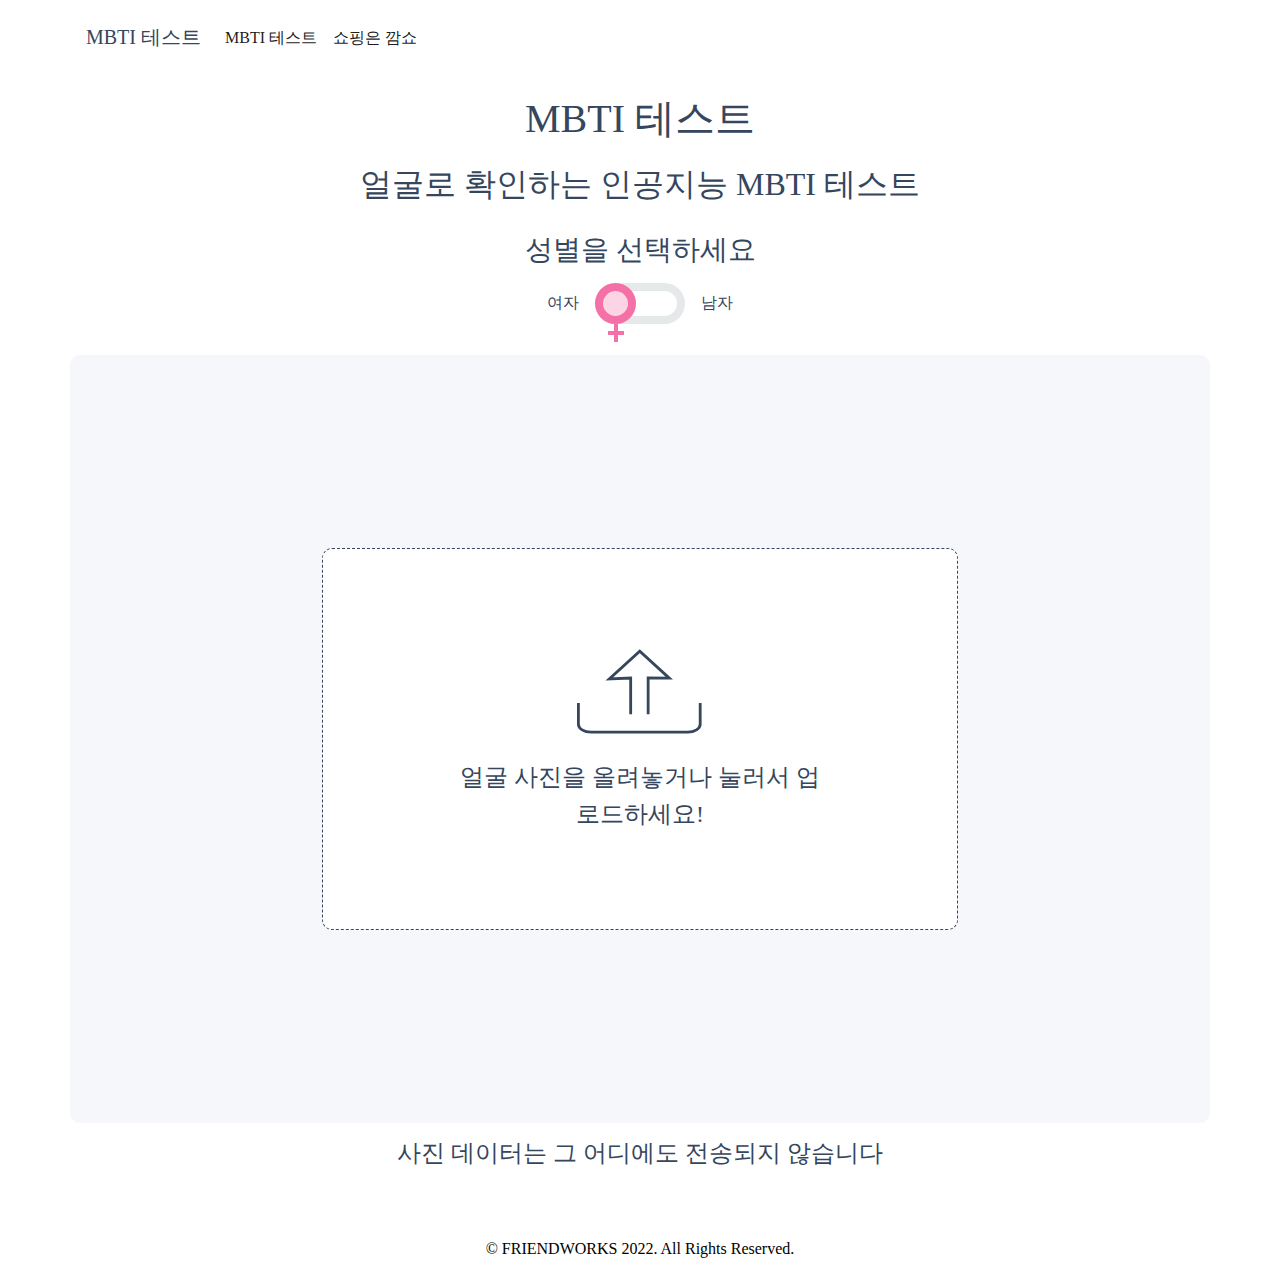
==== index.html @ 1b878655 "adsense1" ====
<!DOCTYPE html>
<html lang="value">
    <head>
        <meta charset="UTF-8" />
        <meta name="viewport" content="width=device-width, initial-scale=1, shrink-to-fit=no" />
        <meta http-equiv="X-UA-Compatible" content="ie=edge" />
        <meta name="naver-site-verification" content="3c3d0d8138c15d70fa517e655091ccc6818fdd9f" />
        <link href="https://fonts.googleapis.com/css?family=Jua&display=swap" rel="stylesheet" />
        <link
            rel="stylesheet"
            href="https://stackpath.bootstrapcdn.com/bootstrap/4.4.1/css/bootstrap.min.css"
            integrity="sha384-Vkoo8x4CGsO3+Hhxv8T/Q5PaXtkKtu6ug5TOeNV6gBiFeWPGFN9MuhOf23Q9Ifjh"
            crossorigin="anonymous"
        />
        <title>MBTI 테스트 : 얼굴로 확인하는 MBTI 테스트</title>

        <link rel="alternate" hreflang="ko" href="https://mbtionface.netlify.app/ko/index.html" />
        <link rel="alternate" hreflang="en" href="https://mbtionface.netlify.app/en/index.html" />
        <link rel="alternate" hreflang="es" href="https://mbtionface.netlify.app/es/index.html" />
        <link rel="alternate" hreflang="ja" href="https://mbtionface.netlify.app/ja/index.html" />
        <link rel="alternate" hreflang="zh" href="https://mbtionface.netlify.app/zh/index.html" />
        <link rel="alternate" hreflang="vi" href="https://mbtionface.netlify.app/vi/index.html" />
        <link rel="alternate" hreflang="id" href="https://mbtionface.netlify.app/id/index.html" />
        <link rel="alternate" hreflang="it" href="https://mbtionface.netlify.app/it/index.html" />
        <link rel="alternate" hreflang="th" href="https://mbtionface.netlify.app/th/index.html" />
        <link rel="alternate" hreflang="x-default" href="https://mbtionface.netlify.app/" />

        <meta name="title" content="MBTI 테스트" />
        <meta
            name="subject"
            content="얼굴로 확인하는 인공지능 MBTI 테스트, 간편하게 나의 MBTI를 찾아보세요!"
        />
        <meta
            name="description"
            content="얼굴로 확인하는 MBTI 테스트! 1,000명의 연예인 사진 데이터로 학습한 인공지능이 얼굴특징으로 여러분의 MBTI성향을 분석해드립니다."
        />
        <meta
            name="keywords"
            content="MBTI 테스트, MBTI테스트, MBTI, 생김새테스트, MBTI검사, 엠비티아이검사, MBTI성격테스트, MBIT유형, 오늘의운세, 띠별운세, 별자리운세, 오늘운세, MBTI궁합, 관상 MBIT,ㄴ MBTI 얼굴상 테스트, 심리테스트, 정확한심리테스트, mbti 얼굴상 테스트, 얼굴로 찾는 MBTI, 인공지능 MBTI 테스트, 박은빈MBTI, 강태오MBTI, 마동석MBTI, BTS MBTI, 얼굴상, 얼굴상 테스트, 나의 MBTI, MBTI 찾기, 얼굴로 보는 MBTI, 얼굴 MBTI, faceMBTI, MBTIface, face MBTI, MBTI face, ISTJ, ISTP, ESTP, ESTJ, ISFJ, ISFP, ESFP, ESFJ, INFJ, INFP, ENFP, ENFJ, INTJ, INTP, ENTP, ENTJ, 연예인MBTI, 연예인 MBTI, MBTI 연예인, ISTJ특징, ISTP특징, ESTP특징, ESTJ특징, ISFJ특징, ISFP특징, ESFP특징, ESFJ특징, INFJ특징, INFP특징, ENFP특징, ENFJ특징, INTJ특징, INTP특징, ENTP특징, ENTJ특징"
        />
        <meta name="author" content="charles" />
        <link rel="stylesheet" href="style.css" />
        <link rel="canonical" href="https://mbtionface.netlify.app" />
        <meta property="og:url" content="https://mbtionface.netlify.appe" />
        <meta property="og:type" content="website" />
        <meta property="og:title" content="MBTI 테스트" />
        <meta
            property="og:description"
            content="얼굴로 확인하는 MBTI 테스트! 1,000명의 연예인 사진 데이터로 학습한 인공지능이 얼굴특징으로 여러분의 MBTI성향을 분석해드립니다. "
        />
        <meta property="og:image" content="https://mbtionface.netlify.app/img/thumb3.png" />

        <link rel="shortcut icon" href="/favicon.ico" type="image/x-icon" />
        <link rel="icon" href="/favicon.ico" type="image/x-icon" />

        <!-- Go to www.addthis.com/dashboard to customize your tools -->
        <script
            type="text/javascript"
            src="//s7.addthis.com/js/300/addthis_widget.js#pubid=ra-6253e51a4750b6fa"
        ></script>
        
        <script async src="https://pagead2.googlesyndication.com/pagead/js/adsbygoogle.js?client=ca-pub-5004889261741869"
     crossorigin="anonymous"></script>
    </head>

    <style>
        @import url(//fonts.googleapis.com/earlyaccess/jejuhallasan.css);
        #label-container div:nth-child(6) {
            display: none !important;
        }
        #label-container div:nth-child(7) {
            display: none !important;
        }
        #label-container div:nth-child(8) {
            display: none !important;
        }
        #label-container div:nth-child(9) {
            display: none !important;
        }
        #label-container div:nth-child(10) {
            display: none !important;
        }
        #label-container div:nth-child(11) {
            display: none !important;
        }
        #label-container div:nth-child(12) {
            display: none !important;
        }
        #label-container div:nth-child(13) {
            display: none !important;
        }
        #label-container div:nth-child(14) {
            display: none !important;
        }
        #label-container div:nth-child(15) {
            display: none !important;
        }
        #label-container div:nth-child(16) {
            display: none !important;
        }
    </style>

    <body>
        <nav class="p-3 container navbar navbar-expand-lg navbar-light">
            <a class="navbar-brand" href="https://mbtionface.netlify.app/">MBTI 테스트</a>
            <button
                class="navbar-toggler"
                type="button"
                data-toggle="collapse"
                data-target="#navbarNav"
                aria-controls="navbarNav"
                aria-expanded="false"
                aria-label="Toggle navigation"
            >
                <span class="navbar-toggler-icon"></span>
            </button>
            <div class="collapse navbar-collapse" id="navbarNav">
                <ul class="navbar-nav">
                    <li class="nav-item active">
                        <a class="nav-link" href="#"
                            >MBTI 테스트
                            <span class="sr-only">(current)</span>
                        </a>
                    </li>
                    <li class="nav-item active">
                        <a
                            class="nav-link"
                            id="yotube-top-link"
                            href="https://smartstore.naver.com/kkamshow"
                            >쇼핑은 깜쇼</a
                        >
                    </li>
                </ul>
            </div>
        </nav>

        <!-- <section class="container d-flex flex-column justify-content-center align-items-center">
            <span class="select-language">Language</span>
            <select onchange="changeLanguage(this)" class="custom-select col-8">
                <option value="ko" lang="ko">한국어</option>
                <option value="en" lang="en">English</option>
                <option value="es" lang="es">español</option>
                <option value="ja" lang="ja">日本語</option>
                <option value="zh" lang="zh">中文</option>
                <option value="vi" lang="vi">tiếng Việt</option>
                <option value="id" lang="id">Bahasa Indonesia</option>
                <option value="it" lang="it">Italiano</option>
                <option value="th" lang="th">ไทย</option>
            </select>
        </section> -->

        <script>
            var ua = navigator.userAgent.toLowerCase();
            function changeLanguage(lang) {
                if (
                    (navigator.userAgent.indexOf('Mac OS') > 0 &&
                        navigator.userAgent.indexOf('Safari') <= 0) ||
                    (navigator.userAgent.indexOf('Android') > 0 &&
                        navigator.userAgent.indexOf('wv)') > 0)
                ) {
                    if (ua.match('android') != null) {
                        window.open(
                            'googlechrome://navigate?url=mbtionface.netlify.app/' +
                                lang.value +
                                '/index.html'
                        ); //android
                    } else if (
                        ua.indexOf('iphone') > -1 ||
                        ua.indexOf('ipad') > -1 ||
                        ua.indexOf('ipod') > -1
                    ) {
                        window.location.href =
                            'https://mbtionface.netlify.app/' + lang.value + '/index.html';
                    } else {
                        window.location.href =
                            'https://mbtionface.netlify.app/' + lang.value + '/index.html';
                    }
                } else {
                    window.location.href =
                        'https://mbtionface.netlify.app/' + lang.value + '/index.html';
                }
            }
        </script>

        <section class="section">
            <h1 class="title">MBTI 테스트</h1>
            <h2 class="subtitle">얼굴로 확인하는 인공지능 MBTI 테스트</h2>
            <h2 class="sr-only">
                나의 MBTI 성향은 무엇일까? 얼굴로 간편하게 나의 MBTI를 찾아보세요!
            </h2>
            <h3 class="sr-only">
                1,000명의 연예인 사진 데이터로 학습한 인공지능이 얼굴 사진으로 당신의 MBTI 성향을
                찾아드립니다.
            </h3>
            <h4 class="sr-only">
                본 서비스는 Google의 인공지능 teachable machine 2.0을 활용하였습니다.
            </h4>
            <p class="sr-only">
                얼굴로 확인하는 인공지능 MBTI 테스트, 간편하게 나의 MBTI를 찾아보세요! 1,000명의
                연예인 사진 데이터로 학습한 인공지능이 나의 얼굴특징으로 MBTI성향을 분석해드립니다.
                회원가입도 필요없이 화면에서 바로 확인해보세요! 사진 데이터는 그 어디에도 전송되지
                않습니다. 인공지능이 분석하는 나의 MBTI 테스트 한번 해보세요! 간편한 사진등록을 위해
                나의 MBTI 성향을 찾을 수 있습니다.
            </p>
        </section>
        <section class="youtube pb-3" id="yotube-mid-link">
            <!-- <div class="container mt-3 youtube-cover d-flex flex-row-reverse align-items-center">
            <img src="img/youtube-copy.jpg" alt="youtube-icon" class="youtube-icon">
            <a href="https://----" class="youtube-link">By 처리의 채널</a>
        </div> -->
        </section>
        <h3 class="pb-2 d-flex justify-content-center">성별을 선택하세요</h3>
        <section class="d-flex justify-content-center">
            <p class="d-flex align-items-center pr-3">여자</p>
            <div>
                <input type="checkbox" id="gender" />
                <label for="gender">
                    <span class="knob">
                        <i></i>
                    </span>
                </label>
            </div>
            <p class="d-flex align-items-center pl-3">남자</p>
        </section>
        <script
            class="jsbin"
            src="https://ajax.googleapis.com/ajax/libs/jquery/1/jquery.min.js"
        ></script>
        <div class="mt-3 container file-upload">
            <div class="image-upload-wrap">
                <input
                    class="file-upload-input"
                    type="file"
                    onchange="readURL(this);"
                    accept="image/*"
                />
                <div class="drag-text">
                    <img src="img/upload.svg" class="mt-5 pt-5 upload" />
                    <h3 class="mb-5 pb-5 pt-4 upload-text">
                        얼굴 사진을 올려놓거나 눌러서 업로드하세요!
                    </h3>
                </div>
            </div>
            <div class="file-upload-content">
                <img class="file-upload-image" id="face-image" src="#" alt="your image" />
                <div id="loading" class="animated bounce">
                    <div class="spinner-border" role="status">
                        <span class="sr-only">Loading...</span>
                    </div>
                    <p class="text-center">AI가 당신의 MBTI 성향을 분석중입니다.</p>
                </div>
                <p class="result-message"></p>
                <div id="label-container" class="d-flex flex-column justify-content-around"></div>

                <!-- Go to www.addthis.com/dashboard to customize your tools -->
                <div class="addthis_inline_share_toolbox_t1y6"></div>

                <div class="pt-3 image-title-wrap">
                    <button
                        type="button p-2"
                        class="try-again-btn"
                        onclick="window.location.reload();"
                    >
                        <span class="try-again-text">다른 사진으로 재시도</span>
                    </button>
                </div>
            </div>
        </div>

        <section class="section">
            <p class="title-2">사진 데이터는 그 어디에도 전송되지 않습니다</p>
        </section>

        
        <!-- <div align="center">
            <script src="https://ads-partners.coupang.com/g.js"></script>
            <script>
                new PartnersCoupang.G({
                    id: 600224,
                    template: 'carousel',
                    trackingCode: 'AF8143214',
                    width: '360',
                    height: '140',
                });
            </script>
        </div>

        <div class="ad-banner-1">
            <ins
                class="kakao_ad_area"
                style="display: none;"
                data-ad-unit="DAN-zTAzfMZDJRmeaIAN"
                data-ad-width="320"
                data-ad-height="100"
            ></ins>
        </div>

        <div class="ad-banner-2">
            <ins
                class="kakao_ad_area"
                style="display: none;"
                data-ad-unit="DAN-lq58W3cu0nBe8f4B"
                data-ad-width="300"
                data-ad-height="250"
            ></ins>
            <script
                type="text/javascript"
                src="//t1.daumcdn.net/kas/static/ba.min.js"
                async
            ></script>
        </div>

        <div class="ad-banner-3">
            <ins
                class="kakao_ad_area"
                style="display: none;"
                data-ad-unit="DAN-xj8f2XWrTvg6tiRM"
                data-ad-width="250"
                data-ad-height="250"
            ></ins>
            <script
                type="text/javascript"
                src="//t1.daumcdn.net/kas/static/ba.min.js"
                async
            ></script>
        </div> -->

        <script type="text/javascript" src="//t1.daumcdn.net/kas/static/ba.min.js" async></script>

        <footer class="footer pt-5 container d-flex justify-content-center">
            <div>
                <p>&copy; FRIENDWORKS 2022. All Rights Reserved.</p>
            </div>
        </footer>

        <div id="disqus_thread"></div>
        <script>
            /**
             *  RECOMMENDED CONFIGURATION VARIABLES: EDIT AND UNCOMMENT THE SECTION BELOW TO INSERT DYNAMIC VALUES FROM YOUR PLATFORM OR CMS.
             *  LEARN WHY DEFINING THESE VARIABLES IS IMPORTANT: https://disqus.com/admin/universalcode/#configuration-variables    */
            /*
    var disqus_config = function () {
    this.page.url = PAGE_URL;  // Replace PAGE_URL with your page's canonical URL variable
    this.page.identifier = PAGE_IDENTIFIER; // Replace PAGE_IDENTIFIER with your page's unique identifier variable
    };
    */
            (function () {
                // DON'T EDIT BELOW THIS LINE
                var d = document,
                    s = d.createElement('script');
                s.src = 'https://face-mbti-2.disqus.com/embed.js';
                s.setAttribute('data-timestamp', +new Date());
                (d.head || d.body).appendChild(s);
            })();
        </script>
        <noscript
            >Please enable JavaScript to view the
            <a href="https://disqus.com/?ref_noscript">comments powered by Disqus.</a></noscript
        >

        <script>
            function readURL(input) {
                if (input.files && input.files[0]) {
                    var reader = new FileReader();
                    reader.onload = function (e) {
                        $('.image-upload-wrap').hide();
                        $('#loading').show();
                        $('.file-upload-image').attr('src', e.target.result);
                        $('.file-upload-content').show();
                        $('.image-title').html(input.files[0].name);
                    };
                    reader.readAsDataURL(input.files[0]);
                    init().then(function () {
                        console.log('hello');
                        predict();
                        $('#loading').hide();
                    });
                } else {
                    removeUpload();
                }
            }

            function removeUpload() {
                $('.file-upload-input').replaceWith($('.file-upload-input').clone());
                $('.file-upload-content').hide();
                $('.image-upload-wrap').show();
            }
            $('.image-upload-wrap').bind('dragover', function () {
                $('.image-upload-wrap').addClass('image-dropping');
            });
            $('.image-upload-wrap').bind('dragleave', function () {
                $('.image-upload-wrap').removeClass('image-dropping');
            });
        </script>
        <script src="https://cdn.jsdelivr.net/npm/@tensorflow/tfjs@1.3.1/dist/tf.min.js"></script>
        <script src="https://cdn.jsdelivr.net/npm/@teachablemachine/image@0.8/dist/teachablemachine-image.min.js"></script>
        <script type="text/javascript">
            let URL;
            const urlMale = 'https://teachablemachine.withgoogle.com/models/Jysm44wZs/';
            const urlFemale = 'https://teachablemachine.withgoogle.com/models/SM7xPomcu/';
            let model, webcam, labelContainer, maxPredictions;
            async function init() {
                if (document.getElementById('gender').checked) {
                    URL = urlMale;
                } else {
                    URL = urlFemale;
                }
                const modelURL = URL + 'model.json';
                const metadataURL = URL + 'metadata.json';
                model = await tmImage.load(modelURL, metadataURL);
                maxPredictions = model.getTotalClasses();
                labelContainer = document.getElementById('label-container');
                for (let i = 0; i < maxPredictions; i++) {
                    var element = document.createElement('div');
                    element.classList.add('d-flex');
                    labelContainer.appendChild(element);
                }
            }
            async function predict() {
                var image = document.getElementById('face-image');
                const prediction = await model.predict(image, false);
                prediction.sort((a, b) => parseFloat(b.probability) - parseFloat(a.probability));
                console.log(prediction[0].className);
                var resultTitle, resultExplain, resultCeleb;
                if (document.getElementById('gender').checked) {
                    switch (prediction[0].className) {
                        case 'ISTJ':
                            resultTitle = 'ISTJ : 청렴결백한 논리주의자';
                            resultExplain =
                                '♠기본성향 : 사실에 근거하여 사고하며 행동이나 결정 사항에 한치의 의심을 사지 않는 현실 주의자형 <br> ♥연애 성향 : 자신의 감정을 절대 표현하지 않음. <br> ♣투자성향 : 조심성이 많고 미래에 대한 불안 때문에 절약하는 수호자 하지만, 본인을 위한 투자에 인색';
                            resultCeleb =
                                'ISTJ 연예인: 차태현, 이장원, 정찬우(iKON), 엘(인피니트), 마크(GOT7)';
                            break;
                        case 'ISTP':
                            resultTitle = 'ISTP : 백과사전형 만능 재주꾼';
                            resultExplain =
                                '♠기본성향 : 대담하고 현실적인 성향으로 다양한 도구 사용에 능숙한 탐험형 <br> ♥연애 성향 : 집에서 넷플릭스 보느라 연애를 안함 <br> ♣투자성향 : 소비를 즐기고 순간의 즐거움을 쫓는 예술가, 자유분방하여 앞날을 걱정하지 않는 성격';
                            resultCeleb =
                                'ISTP 연예인: 장성규, 박명수, 배성재(아나운서), 버논(세븐틴), 하석진';
                            break;
                        case 'ESTP':
                            resultTitle = 'ESTP : 모험을 즐기는 사업가';
                            resultExplain =
                                '♠기본성향 : 벼랑 끝의 아슬아슬한 삶을 진정으로 즐길 줄 아는 이들로 명석한 두뇌와 에너지, 그리고 뛰어난 직관력을 가지고 있는 유형 <br> ♥연애 성향 : 금방 사랑에 빠지고 금방 사랑이 식음(바람기 다수 보유) <br> ♣투자성향 : 소비를 즐기고 순간의 즐거움을 쫓는 예술가, 자유분방하여 앞날을 걱정하지 않는 성격으로 주위 요망';
                            resultCeleb =
                                'ESTP 연예인: 성찬(NCT), 장범준, 전현무, 허훈(농구), 신동엽';
                            break;
                        case 'ESTJ':
                            resultTitle = 'ESTJ : 엄격한 사업가형 관리자';
                            resultExplain =
                                '♠기본성향 : 사물이나 사람을 관리하는데 타의 추총을 불허하는 뛰어난 실력을 갖춘 관리자형 <br> ♥연애 성향 : 첫 데이트에서 사랑해 라고 말하는 애인이 부담스러움(상대가 화장실 간 사이에 문자 다 읽음) <br> ♣투자성향 : 조심성이 많고 미래에 대한 불안 때문에 절약하는 수호자 하지만, 본인을 위한 투자에 인색';
                            resultCeleb =
                                'ESTJ 연예인: 지민(BTS), 김구라, 김준수(JYJ), 류준열, 여원(펜타곤), 장동민';
                            break;
                        case 'ISFJ':
                            resultTitle = 'ISFJ : 용감한 수호자';
                            resultExplain =
                                '♠기본성향 : 소중한 이들을 수호하는데 심혈을 기울이는 헌신적이며 성실한 방어자형 <br> ♥연애 성향 : 감정 표현엔 서툴러서 자꾸 돈으로 사랑을 표현함 (사귄지 1주일 됐는데 백만원짜리 선물 줌) <br> ♣투자성향 : 조심성이 많고 미래에 대한 불안 때문에 절약하는 수호자 하지만, 본인을 위한 투자에 인색';
                            resultCeleb =
                                'ISFJ 연예인: 최강창민, 진영(GOT7), 대성(BIGBANG), 시우민, 장민호, 김경호';
                            break;
                        case 'ISFP':
                            resultTitle = 'ISFP : 호기심 많은 예술가';
                            resultExplain =
                                '♠기본성향 : 항시 새로운 것을 찾아 시도하거나 도전할 준비가 되어 있는 융통성 있는 성격의 매력 넘치는 예술가형 <br> ♥연애 성향 : 질투 대마왕인데 애인이 싫어할까봐 절대 티 안냄 <br> ♣투자성향 : 소비를 즐기고 순간의 즐거움을 쫓는 예술가, 자유분방하여 앞날을 걱정하지 않는 성격으로 주위 요망';
                            resultCeleb =
                                'ISFP 연예인: 유재석, 양세찬, 유승호, 백현(EXO), 김동욱, 쇼타로(NCT)';
                            break;
                        case 'ESFP':
                            resultTitle = 'ESFP : 자유로운 영혼의 연예인';
                            resultExplain =
                                '♠기본성향 : 주위에 있으면 인생이 지루할 새가 없을 정도로 즉흥적이며 열정과 에너지가 넘치는 연예인형 <br> ♥연애 성향 : 애인이 날 사랑하는지 모르겠음, 조금만 다투면 넌 나 안 사랑하자나 라고 외침 <br> ♣투자성향 : 소비를 즐기고 순간의 즐거움을 쫓는 예술가, 자유분방하여 앞날을 걱정하지 않는 성격으로 주위 요망';
                            resultCeleb =
                                'ESFP 연예인: 비, 이재욱, 우영(2PM), 재현(NCT), 한결(BAE173), 정준하';
                            break;
                        case 'ESFJ':
                            resultTitle = 'ESFJ : 사교적인 외교관';
                            resultExplain =
                                '♠기본성향 : 타인을 향항 세심한 관심과 사교적인 성향으로 사람들 내에서 인기가 많으며, 타인을 돕는데 열정적인 세심형 <br> ♥연애 성향 : 기념일에 무심하고 안챙기는 애인에게 기념일 왜 모르냐고 싸우기 시작 <br> ♣투자성향 : 조심성이 많고 미래에 대한 불안 때문에 절약하는 수호자 하지만, 본인을 위한 투자에 인색';
                            resultCeleb =
                                'ESFJ 연예인: 박보검, 이수근, 규현, 피오, 김준서(위아이), 쿤(NCT)';
                            break;
                        case 'INFJ':
                            resultTitle = 'INFJ : 선의의 옹호자';
                            resultExplain =
                                '♠기본성향 : 조용하고 신비로우며 샘솟는 영감으로 지칠 줄 모르는 이상주의자 <br> ♥연애 성향 : 애인 SNS를 살피다가 스크롤 끝까지 하면서 밤샘 <br> ♣투자성향 : 돈보다 중요한 가치를 믿으며 더 나은 사회를 만들고 싶은 이상주의자';
                            resultCeleb =
                                'INFJ 연예인: 제이홉(BTS), 조인성, 양세형, 정일우, 강태오, 강승윤, 준호(2PM)';
                            break;
                        case 'INFP':
                            resultTitle = 'INFP : 열정적인 중재자';
                            resultExplain =
                                '♠기본성향 : 상냥한 성격의 이타주의자로 건강하고 밝은 사회 건설에 앞장서는 낭만형 <br> ♥연애 성향 : 첫데이트에서 사랑해~ 라고 말함 <br> ♣투자성향 : 돈보다 중요한 가치를 믿으며 더 나은 사회를 만들고 싶은 이상주의자';
                            resultCeleb =
                                'INFP 연예인: 뷔(BTS), 최우식, 송민호, 강하늘, 조승우, 김종민, 윤종신, 강호동';
                            break;
                        case 'ENFP':
                            resultTitle = 'ENFP : 재기발랄한 활동가';
                            resultExplain =
                                '♠기본성향 : 창의적이며 항상 웃을 거리를 찾아 다니는 활방한 성격으로 사람들과 자유롭게 어울리기를 좋아하는 넘치는 열정의 소유자 <br> ♥연애 성향 : 연애 시작 했는데 갑자기 연애보다 꿀잼인 일들이 생김 <br> ♣투자성향 : 돈보다 중요한 가치를 믿으며 더 나은 사회를 만들고 싶은 이상주의자';
                            resultCeleb =
                                'ENFP 연예인: RM(BTS), 손석구, 케이윌, 김준호, 딘딘, 싸이, 조세호, 루카스(NCT)';
                            break;
                        case 'ENFJ':
                            resultTitle = 'ENFJ : 정의로운 사회 운동가';
                            resultExplain =
                                '♠기본성향 : 넘치는 카르스마와 영향력으로 창중을 압도하는 리더형 <br> ♥연애 성향 : 애인의 전 연인들을 궁금해하고, 완벽한 이상형이 되고 싶어함, 새벽 2시인데 남친/여친의 옛애인 SNS 몰래봄 <br> ♣투자성향 : 돈보다 중요한 가치를 믿으며 더 나은 사회를 만들고 싶은 이상주의자';
                            resultCeleb =
                                'ENFJ 연예인: 강다니엘, 디노(세븐틴), 이정재, 임시완, 정우성, 키노(펜타곤)';
                            break;
                        case 'INTJ':
                            resultTitle = 'INTJ : 용의주도한 전략가';
                            resultExplain =
                                '♠기본성향 : 상상력이 풍부하며 철두철미한 계획을 세우는 전략가형 <br> ♥연애 성향 : 첫 데이트 하는 날, 결혼하는 상상부터 자녀 계획까지 세움 <br> ♣투자성향 : 미래를 위한 투자가, 시대를 앞서가는 합리주의자로 논리적이며 미래를 위해 아낌없이 투자';
                            resultCeleb =
                                'INTJ 연예인: 은혁(슈퍼주니어), 유준상, 이경규, 빽가(코요테), 엄기준, 허영생';
                            break;
                        case 'INTP':
                            resultTitle = 'INTP : 논리적인 사색가';
                            resultExplain =
                                '♠기본성향 : 끊임없이 새로운 지식에 목말라 하는 혁신가형 <br> ♥연애 성향 : 좋아하는 마음을 카톡을 통해서만 티낼 수 있음 <br> ♣투자성향 : 미래를 위한 투자가, 시대를 앞서가는 합리주의자로 논리적이며 미래를 위해 아낌없이 투자';
                            resultCeleb =
                                'INTP 연예인: 정국(BTS), 진(BTS), 김우빈, 안효섭, 김우석(업텐션), 정형돈';
                            break;
                        case 'ENTP':
                            resultTitle = 'ENTP : 뜨거운 논쟁을 즐기는 변론가';
                            resultExplain =
                                '♠기본성향 : 지적인 도전을 두려워하지 않는 똑똑한 호기심형 <br> ♥연애 성향 : 사실 내가 1순위라 애인보다 내 자신을 더 좋아함 <br> ♣투자성향 : 미래를 위한 투자가, 시대를 앞서가는 합리주의자로 논리적이며 미래를 위해 아낌없이 투자';
                            resultCeleb =
                                'ENTP 연예인: 영탁, 박경, 하하, 이제훈, 김수찬, 김동완(신화), 자이언티';
                            break;
                        case 'ENTJ':
                            resultTitle = 'ENTJ : 대담한 통솔자';
                            resultExplain =
                                '♠기본성향 : 천성적으로 타고난 리더 대담하면서도 상상력이 풍부한 강한 의지의 소유자료 다양한 방법을 모색하거나 여의치 않을 경우 새로운 방안을 창출하는 리더형 <br> ♥연애 성향 : 애인 핸드폰에 뜨는 알람 하나하나를 궁금해함 <br> ♣투자성향 : 미래를 위한 투자가, 시대를 앞서가는 합리주의자로 논리적이며 미래를 위해 아낌없이 투자';
                            resultCeleb =
                                'ENTJ 연예인: 곽동연, 붐, 비토(업텐션), 여진구, 지코, 이승기, 홍석';
                            break;
                        default:
                            resultTitle = '알수없음';
                            resultExplain = '';
                            resultCeleb = '';
                    }
                } else {
                    switch (prediction[0].className) {
                        case 'ISTJ':
                            resultTitle = 'ISTJ : 청렴결백한 논리주의자';
                            resultExplain =
                                '♠기본성향 : 사실에 근거하여 사고하며 이들의 행동이나 결정 사항에 한치의 의심을 사지 않는 현실 주의자형 <br> ♥연애 성향 : 자신의 감정을 절대 표현하지 않음 <br> ♣투자성향 : 조심성이 많고 미래에 대한 불안 때문에 절약하는 수호자 하지만, 본인을 위한 투자에 인색';
                            resultCeleb =
                                'ISTJ 연예인: 써니(소녀시대), 가을(IVE), 보나, 이보영, 이서연, 이세영';
                            break;
                        case 'ISTP':
                            resultTitle = 'ISTP : 백과사전형 만능 재주꾼';
                            resultExplain =
                                '♠기본성향 : 대담하고 현실적인 성향으로 다양한 도구 사용에 능숙한 탐험형 <br> ♥연애 성향 : 집에서 넷플릭스 보느라 연애를 안함 <br> ♣투자성향 : 소비를 즐기고 순간의 즐거움을 쫓는 예술가, 자유분방하여 앞날을 걱정하지 않는 성격으로 주위 요망';
                            resultCeleb =
                                'ISTP 연예인: 나연(TWICE), 윤여정, 유빈(원더걸스), 홍진경, 권진아';
                            break;
                        case 'ESTP':
                            resultTitle = 'ESTP : 모험을 즐기는 사업가';
                            resultExplain =
                                '♠기본성향 : 벼랑 끝의 아슬아슬한 삶을 진정으로 즐길 줄 아는 이들로 명석한 두뇌와 에너지, 그리고 뛰어난 직관력을 가지고 있는 유형 <br> ♥연애 성향 : 금방 사랑에 빠지고 금방 사랑이 식음(바람기 다수 보유) <br> ♣투자성향 : 소비를 즐기고 순간의 즐거움을 쫓는 예술가, 자유분방하여 앞날을 걱정하지 않는 성격으로 주위 요망';
                            resultCeleb =
                                'ESTP 연예인: 지수(BLACKPINK), 이유비, 경리, 김완선, 큐리, 해원';
                            break;
                        case 'ESTJ':
                            resultTitle = 'ESTJ : 엄격한 사업가형 관리자';
                            resultExplain =
                                '♠기본성향 : 사물이나 사람을 관리하는데 타의 추총을 불허하는 뛰어난 실력을 갖춘 관리자형 <br> ♥연애 성향 : 첫 데이트에서 사랑해 라고 말하는 애인이 부담스러움(상대가 화장실 간 사이에 문자 다 읽음) <br> ♣투자성향 : 조심성이 많고 미래에 대한 불안 때문에 절약하는 수호자 하지만, 본인을 위한 투자에 인색';
                            resultCeleb =
                                'ESTJ 연예인: 송은이, 치타, 한가인, 한채영, 남지현, 소희(앨리스)';
                            break;
                        case 'ISFJ':
                            resultTitle = 'ISFJ : 용감한 수호자';
                            resultExplain =
                                '♠기본성향 : 소중한 이들을 수호하는데 심혈을 기울이는 헌신적이며 성실한 방어자형 <br> ♥연애 성향 : 감정 표현엔 서툴러서 자꾸 돈으로 사랑을 표현함 (사귄지 1주일 됐는데 백만원짜리 선물 줌) <br> ♣투자성향 : 조심성이 많고 미래에 대한 불안 때문에 절약하는 수호자 하지만, 본인을 위한 투자에 인색';
                            resultCeleb =
                                'ISFJ 연예인: 다현(TWICE), 정연(TWICE), 나르샤, 루다(우주소녀), 안영미';
                            break;
                        case 'ISFP':
                            resultTitle = 'ISFP : 호기심 많은 예술가';
                            resultExplain =
                                '♠기본성향 : 항시 새로운 것을 찾아 시도하거나 도전할 준비가 되어 있는 융통성 있는 성격의 매력 넘치는 예술가형 <br> ♥연애 성향 : 질투 대마왕인데 애인이 싫어할까봐 절대 티 안냄 <br> ♣투자성향 : 소비를 즐기고 순간의 즐거움을 쫓는 예술가, 자유분방하여 앞날을 걱정하지 않는 성격으로 주위 요망';
                            resultCeleb =
                                'ISFP 연예인: 미나/지효/쯔위(TWICE), 설현, 간미연, 이해리(다비치), 진세연';
                            break;
                        case 'ESFP':
                            resultTitle = 'ESFP : 자유로운 영혼의 연예인';
                            resultExplain =
                                '♠기본성향 : 주위에 있으면 인생이 지루할 새가 없을 정도로 즉흥적이며 열정과 에너지가 넘치는 연예인형 <br> ♥연애 성향 : 애인이 날 사랑하는지 모르겠음, 조금만 다투면 넌 나 안 사랑하자나 라고 외침 <br> ♣투자성향 : 소비를 즐기고 순간의 즐거움을 쫓는 예술가, 자유분방하여 앞날을 걱정하지 않는 성격으로 주위 요망';
                            resultCeleb =
                                'ESFP 연예인: 강혜원(아이즈원), 이선빈, 신봉선, 주이(모모랜드), 에일리, 윤아, 효린';
                            break;
                        case 'ESFJ':
                            resultTitle = 'ESFJ : 사교적인 외교관';
                            resultExplain =
                                '♠기본성향 : 타인을 향항 세심한 관심과 사교적인 성향으로 사람들 내에서 인기가 많으며, 타인을 돕는데 열정적인 세심형 <br> ♥연애 성향 : 기념일에 무심하고 안챙기는 애인에게 기념일 왜 모르냐고 싸우기 시작 <br> ♣투자성향 : 조심성이 많고 미래에 대한 불안 때문에 절약하는 수호자 하지만, 본인을 위한 투자에 인색';
                            resultCeleb =
                                'ESFJ 연예인: 리사(BLACKPINK), 오나라, 장윤정, 예진(ITZY), 박초롱, 가린, 혜리';
                            break;
                        case 'INFJ':
                            resultTitle = 'INFJ : 선의의 옹호자';
                            resultExplain =
                                '♠기본성향 : 조용하고 신비로우며 샘솟는 영감으로 지칠 줄 모르는 이상주의자 <br> ♥연애 성향 : 애인 SNS를 살피다가 스크롤 끝까지 하면서 밤샘 <br> ♣투자성향 : 돈보다 중요한 가치를 믿으며 더 나은 사회를 만들고 싶은 이상주의자';
                            resultCeleb =
                                'INFJ 연예인: 정소민, 아이유, 박신혜, 성유리, 소희, 수지, 전지우';
                            break;
                        case 'INFP':
                            resultTitle = 'INFP : 열정적인 중재자';
                            resultExplain =
                                '♠기본성향 : 상냥한 성격의 이타주의자로 건강하고 밝은 사회 건설에 앞장서는 낭만형 <br> ♥연애 성향 : 첫데이트에서 사랑해~ 라고 말함 <br> ♣투자성향 : 돈보다 중요한 가치를 믿으며 더 나은 사회를 만들고 싶은 이상주의자';
                            resultCeleb =
                                'INFP 연예인: 박은빈, 모모/채영(TWICE), 화사, 김지원, 김숙, 한소희, 한지민';
                            break;
                        case 'ENFP':
                            resultTitle = 'ENFP : 재기발랄한 활동가';
                            resultExplain =
                                '♠기본성향 : 창의적이며 항상 웃을 거리를 찾아 다니는 활방한 성격으로 사람들과 자유롭게 어울리기를 좋아하는 넘치는 열정의 소유자 <br> ♥연애 성향 : 연애 시작 했는데 갑자기 연애보다 꿀잼인 일들이 생김 <br> ♣투자성향 : 돈보다 중요한 가치를 믿으며 더 나은 사회를 만들고 싶은 이상주의자';
                            resultCeleb =
                                'ENFP 연예인: 로제(BLACKPINK), 강민경, 이효리, 공효진, 박나래, 전소민';
                            break;
                        case 'ENFJ':
                            resultTitle = 'ENFJ : 정의로운 사회 운동가';
                            resultExplain =
                                '♠기본성향 : 넘치는 카르스마와 영향력으로 창중을 압도하는 리더형 <br> ♥연애 성향 : 애인의 전 연인들을 궁금해하고, 완벽한 이상형이 되고 싶어함, 새벽 2시인데 남친/여친의 옛애인 SNS 몰래봄 <br> ♣투자성향 : 돈보다 중요한 가치를 믿으며 더 나은 사회를 만들고 싶은 이상주의자';
                            resultCeleb =
                                'ENFJ 연예인: 리아(ITZY), 신세경, 박소담, 시은(STAYC), 은서, 이성경, 김민경(개그맨)';
                            break;
                        case 'INTJ':
                            resultTitle = 'INTJ : 용의주도한 전략가';
                            resultExplain =
                                '♠기본성향 : 상상력이 풍부하며 철두철미한 계획을 세우는 전략가형 <br> ♥연애 성향 : 첫 데이트 하는 날, 결혼하는 상상부터 자녀 계획까지 세움 <br> ♣투자성향 : 미래를 위한 투자가, 시대를 앞서가는 합리주의자로 논리적이며 미래를 위해 아낌없이 투자';
                            resultCeleb =
                                'INTJ 연예인: 류진(ITZY), 보아, 공민지, 김유정, 조유리, 손나은, 박지원(프로미스나인)';
                            break;
                        case 'INTP':
                            resultTitle = 'INTP : 논리적인 사색가';
                            resultExplain =
                                '♠기본성향 : 끊임없이 새로운 지식에 목말라 하는 혁신가형 <br> ♥연애 성향 : 좋아하는 마음을 카톡을 통해서만 티낼 수 있음 <br> ♣투자성향 : 미래를 위한 투자가, 시대를 앞서가는 합리주의자로 논리적이며 미래를 위해 아낌없이 투자';
                            resultCeleb =
                                'INTP 연예인: 고아성, 김소연, 김신영, 소연(라붐), 초아(크레용팝), 안예은, 전혜원';
                            break;
                        case 'ENTP':
                            resultTitle = 'ENTP : 뜨거운 논쟁을 즐기는 변론가';
                            resultExplain =
                                '♠기본성향 : 지적인 도전을 두려워하지 않는 똑똑한 호기심형 <br> ♥연애 성향 : 사실 내가 1순위라 애인보다 내 자신을 더 좋아함 <br> ♣투자성향 : 미래를 위한 투자가, 시대를 앞서가는 합리주의자로 논리적이며 미래를 위해 아낌없이 투자';
                            resultCeleb =
                                'ENTP 연예인: 라미란, 제시, 한예슬, 엠마(댄서), 김세정, 권민아, 고민시';
                            break;
                        case 'ENTJ':
                            resultTitle = 'ENTJ : 대담한 통솔자';
                            resultExplain =
                                '♠기본성향 : 천성적으로 타고난 리더 대담하면서도 상상력이 풍부한 강한 의지의 소유자료 다양한 방법을 모색하거나 여의치 않을 경우 새로운 방안을 창출하는 리더형 <br> ♥연애 성향 : 애인 핸드폰에 뜨는 알람 하나하나를 궁금해함 <br> ♣투자성향 : 미래를 위한 투자가, 시대를 앞서가는 합리주의자로 논리적이며 미래를 위해 아낌없이 투자';
                            resultCeleb =
                                'ENTJ 연예인: 티파니, 문가영, 보미(걸크러쉬), 이호정, 윤하, 희진';
                            break;
                        default:
                            resultTitle = '알수없음';
                            resultExplain = '';
                            resultCeleb = '';
                    }
                }
                var title =
                    "<div class='" +
                    prediction[0].className +
                    "-mbti-title'>" +
                    resultTitle +
                    '</div>';
                var explain = "<div class='mbti-explain pt-2'>" + resultExplain + '</div>';
                var celeb =
                    "<div class='" +
                    prediction[0].className +
                    "-mbti-celeb pt-2 pb-2'>" +
                    resultCeleb +
                    '</div>';
                $('.result-message').html(title + explain + celeb);
                var barWidth;
                for (let i = 0; i < maxPredictions; i++) {
                    if (prediction[i].probability.toFixed(2) > 0.1) {
                        barWidth = Math.round(prediction[i].probability.toFixed(2) * 100) + '%';
                    } else if (prediction[i].probability.toFixed(2) >= 0.01) {
                        barWidth = '4%';
                    } else {
                        barWidth = '2%';
                    }
                    var labelTitle;
                    switch (prediction[i].className) {
                        case 'ISTJ':
                            labelTitle = 'ISTJ';
                            break;
                        case 'ISTP':
                            labelTitle = 'ISTP';
                            break;
                        case 'ESTP':
                            labelTitle = 'ESTP';
                            break;
                        case 'ESTJ':
                            labelTitle = 'ESTJ';
                            break;
                        case 'ISFJ':
                            labelTitle = 'ISFJ';
                            break;
                        case 'ISFP':
                            labelTitle = 'ISFP';
                            break;
                        case 'ESFP':
                            labelTitle = 'ESFP';
                            break;
                        case 'ESFJ':
                            labelTitle = 'ESFJ';
                            break;
                        case 'INFJ':
                            labelTitle = 'INFJ';
                            break;
                        case 'INFP':
                            labelTitle = 'INFP';
                            break;
                        case 'ENFP':
                            labelTitle = 'ENFP';
                            break;
                        case 'ENFJ':
                            labelTitle = 'ENFJ';
                            break;
                        case 'INTJ':
                            labelTitle = 'INTJ';
                            break;
                        case 'INTP':
                            labelTitle = 'INTP';
                            break;
                        case 'ENTP':
                            labelTitle = 'ENTP';
                            break;
                        case 'ENTJ':
                            labelTitle = 'ENTJ';
                            break;
                        default:
                            labelTitle = '알수없음';
                    }
                    var label =
                        "<div class='mbti-label d-flex align-items-center'>" +
                        labelTitle +
                        '</div>';
                    var bar =
                        "<div class='bar-container position-relative container'><div class='" +
                        prediction[i].className +
                        "-box'></div><div class='d-flex justify-content-center align-items-center " +
                        prediction[i].className +
                        "-bar' style='width: " +
                        barWidth +
                        "'><span class='d-block percent-text'>" +
                        Math.round(prediction[i].probability.toFixed(2) * 100) +
                        '%</span></div></div>';
                    labelContainer.childNodes[i].innerHTML = label + bar;
                }
            }
        </script>
        <script>
            function iosApp() {
                document.getElementById('coupang').style.display = 'none';
                $('#coupang ins').hide();
                document.getElementById('addThis').style.display = 'none';
                document.getElementById('disqus_thread').style.display = 'none';
                var kakao = document.getElementsByClassName('kakao_ad_area');
                for (var i = 0; i < kakao.length; i++) {
                    if (kakao[i]) {
                        kakao[i].style.display = 'none';
                    }
                }
                document.getElementById('yotube-top-link').style.display = 'none';
                document.getElementById('yotube-mid-link').style.display = 'none';
                document.getElementById('yotube-bottom-link').style.display = 'none';
            }
        </script>

        <!-- 네이버애널리틱스 -->
        <script type="text/javascript" src="//wcs.naver.net/wcslog.js"></script>
        <script type="text/javascript">
            if (!wcs_add) var wcs_add = {};
            wcs_add['wa'] = '1276676a76866c0';
            if (window.wcs) {
                wcs_do();
            }
        </script>
    </body>
    <!-- 
image input box
Copyright (c) 2020 by Aaron Vanston (https://codepen.io/aaronvanston/pen/yNYOXR)

Permission is hereby granted, free of charge, to any person obtaining a copy of this software and associated documentation files (the "Software"), to deal in the Software without restriction, including without limitation the rights to use, copy, modify, merge, publish, distribute, sublicense, and/or sell copies of the Software, and to permit persons to whom the Software is furnished to do so, subject to the following conditions:

The above copyright notice and this permission notice shall be included in all copies or substantial portions of the Software.

THE SOFTWARE IS PROVIDED "AS IS", WITHOUT WARRANTY OF ANY KIND, EXPRESS OR IMPLIED, INCLUDING BUT NOT LIMITED TO THE WARRANTIES OF MERCHANTABILITY, FITNESS FOR A PARTICULAR PURPOSE AND NONINFRINGEMENT. IN NO EVENT SHALL THE AUTHORS OR COPYRIGHT HOLDERS BE LIABLE FOR ANY CLAIM, DAMAGES OR OTHER LIABILITY, WHETHER IN AN ACTION OF CONTRACT, TORT OR OTHERWISE, ARISING FROM, OUT OF OR IN CONNECTION WITH THE SOFTWARE OR THE USE OR OTHER DEALINGS IN THE SOFTWARE.

gender toggle
Copyright (c) 2020 by Mert Cukuren (https://codepen.io/knyttneve/pen/bPpEZY)

Permission is hereby granted, free of charge, to any person obtaining a copy of this software and associated documentation files (the "Software"), to deal in the Software without restriction, including without limitation the rights to use, copy, modify, merge, publish, distribute, sublicense, and/or sell copies of the Software, and to permit persons to whom the Software is furnished to do so, subject to the following conditions:

The above copyright notice and this permission notice shall be included in all copies or substantial portions of the Software.

THE SOFTWARE IS PROVIDED "AS IS", WITHOUT WARRANTY OF ANY KIND, EXPRESS OR IMPLIED, INCLUDING BUT NOT LIMITED TO THE WARRANTIES OF MERCHANTABILITY, FITNESS FOR A PARTICULAR PURPOSE AND NONINFRINGEMENT. IN NO EVENT SHALL THE AUTHORS OR COPYRIGHT HOLDERS BE LIABLE FOR ANY CLAIM, DAMAGES OR OTHER LIABILITY, WHETHER IN AN ACTION OF CONTRACT, TORT OR OTHERWISE, ARISING FROM, OUT OF OR IN CONNECTION WITH THE SOFTWARE OR THE USE OR OTHER DEALINGS IN THE SOFTWARE.
 -->
</html>
---- style.css ----
body {
  font-family: 'Jeju Hallasan', cursive;
  background-color: #ffffff;
  box-sizing: border-box;
  color: #35465d;
}
.file-upload {
    padding: 15% 3%;
    margin: 0 auto;
    border-radius: 10px;
    border: solid 1.5px #f6f7fa;
    background-color: #f6f7fa;
}
.file-upload-btn {
  width: 100%;
  margin: 0;
  color: #fff;
  background: #1FB264;
  border: none;
  padding: 10px;
  border-radius: 4px;
  border-bottom: 4px solid #15824B;
  transition: all .2s ease;
  outline: none;
  text-transform: uppercase;
  font-weight: 700;
}

.file-upload-btn:hover {
  background: #1AA059;
  color: #ffffff;
  transition: all .2s ease;
  cursor: pointer;
}

.file-upload-btn:active {
  border: 0;
  transition: all .2s ease;
}

.file-upload-content {
  display: none;
  text-align: center;
}
#loading {
  display: none;
}

.file-upload-input {
  position: absolute;
  margin: 0;
  padding: 0;
  width: 100%;
  height: 100%;
  outline: none;
  opacity: 0;
  cursor: pointer;
}

.image-upload-wrap {
    width: 60%;
    margin: 0 auto;
    position: relative;
    object-fit: contain;
    border-radius: 10px;
    border: dashed 1.5px #35465d;
    background-color: #ffffff;
}

.image-dropping,
.image-upload-wrap:hover {
    background-color: #35465d82;
    border: 1.5px dashed #ffffff;
}

.image-title-wrap {
  padding: 0 15px 15px 15px;
  color: #222;
}

.drag-text {
  text-align: center;
}

.drag-text h3 {
  font-weight: 500;
  text-transform: uppercase;
}

.file-upload-image {
  max-height: 60%;
  max-width: 60%;
  margin: auto;
  padding: 10px;
}

.try-again-btn {
  border-radius: 40px;
  border: solid 1.5px #35465d;
  background-color: #35465d;
}

.try-again-text {
  display: block;
  font-size: 1.5rem;
  text-align: center;
  color: #ffffff;
  padding: 4px 15px;
}

.remove-image:hover {
  background: #c13b2a;
  color: #ffffff;
  transition: all .2s ease;
  cursor: pointer;
}

.remove-image:active {
  border: 0;
  transition: all .2s ease;
}

.navbar-light .navbar-brand {
  line-height: 1.68;
  text-align: left;
  color: #35465d; 
}

.navbar-light .navbar-toggler {
    border-color: #ffffff;
}

.section {
    margin-top: 10px;
}

.title {
  line-height: 1.67;
  text-align: center;
  color: #35465d;
}

.title-2 {
  line-height: 1.67;
  text-align: center;
font-size: 1.5rem;
  color: #35465d;
}

.subtitle {
  line-height: 1.53;
  text-align: center;
  color: #35465d;
}

/* On screens that are 600px or less, set the background color to olive */
@media screen and (max-width: 600px) {
  html {
    font-size: 10px;
  }
    .navbar-brand {
        font-size: 2rem;
    }
}


.youtube-link {
    font-size: 1.5rem;
    line-height: 1.71;
    text-align: center;
    color: #f73737;
    text-decoration: underline;
}

.youtube-link:hover {
    font-size: 1.5rem;
    line-height: 1.71;
    text-align: center;
    color: #f73737;
    text-decoration: underline;
}

.youtube-icon {
    width: 30px;
    height: 27.262px;
}

.upload {
    width: 20%;
}

.upload-text {
    width: 58%;
    font-size: 1.5rem;
    line-height: 1.53;
    text-align: center;
    color: #35465d;
    margin: 0 auto;
}

.footer {
    background-color: initial;
    color: initial;
}

.bar-container {
  height: 2.7rem;
}


.ISTJ-box {
  position: absolute;
  top: 0;
  left: 0;
  height: 2rem;
  border-radius: 10px;
  width: 100%;
  background-color: rgba(117, 204, 84, 0.2);
}
.ISTJ-bar {
  position: absolute;
  top: 0;
  left: 0;
  height: 2rem;
  border-radius: 10px;
  background-color: rgba(117, 204, 84, 1);
}
.ISTP-box {
  position: absolute;
  top: 0;
  left: 0;
  height: 2rem;
  border-radius: 10px;
  width: 100%;
  background-color: rgba(117, 204, 84, 0.2);
}
.ISTP-bar {
  position: absolute;
  top: 0;
  left: 0;
  height: 2rem;
  border-radius: 10px;
  background-color: rgba(117, 204, 84, 1);
}
.ESTP-box {
  position: absolute;
  top: 0;
  left: 0;
  height: 2rem;
  border-radius: 10px;
  width: 100%;
  background-color: rgba(27, 175, 234, 0.2);
}
.ESTP-bar {
  position: absolute;
  top: 0;
  left: 0;
  height: 2rem;
  border-radius: 10px;
  background-color: rgba(27, 175, 234, 1);
}
.ESTJ-box {
  position: absolute;
  top: 0;
  left: 0;
  height: 2rem;
  border-radius: 10px;
  width: 100%;
  background-color: rgba(251, 176, 59, 0.2);
}
.ESTJ-bar {
  position: absolute;
  top: 0;
  left: 0;
  height: 2rem;
  border-radius: 10px;
  background-color: rgba(251, 176, 59, 1);
}
.ISFJ-box {
  position: absolute;
  top: 0;
  left: 0;
  height: 2rem;
  border-radius: 10px;
  width: 100%;
  background-color: rgba(195, 140, 102, 0.2);
}
.ISFJ-bar {
  position: absolute;
  top: 0;
  left: 0;
  height: 2rem;
  border-radius: 10px;
  background-color: rgba(195, 140, 102, 1);
}
.ISFP-box {
  position: absolute;
  top: 0;
  left: 0;
  height: 2rem;
  border-radius: 10px;
  width: 100%;
  background-color: rgba(49, 132, 155, 0.2);
}
.ISFP-bar {
  position: absolute;
  top: 0;
  left: 0;
  height: 2rem;
  border-radius: 10px;
  background-color: rgba(49, 132, 155, 1);
}

.ESFP-box {
  position: absolute;
  top: 0;
  left: 0;
  height: 2rem;
  border-radius: 10px;
  width: 100%;
  background-color: rgba(235, 166, 190, 0.2);
}
.ESFP-bar {
  position: absolute;
  top: 0;
  left: 0;
  height: 2rem;
  border-radius: 10px;
  background-color: rgba(235, 166, 190, 1);
}

.ESFJ-box {
  position: absolute;
  top: 0;
  left: 0;
  height: 2rem;
  border-radius: 10px;
  width: 100%;
  background-color: rgba(117, 204, 84, 0.2);
}
.ESFJ-bar {
  position: absolute;
  top: 0;
  left: 0;
  height: 2rem;
  border-radius: 10px;
  background-color: rgba(117, 204, 84, 1);
}

.INFJ-box {
  position: absolute;
  top: 0;
  left: 0;
  height: 2rem;
  border-radius: 10px;
  width: 100%;
  background-color: rgba(117, 204, 84, 0.2);
}
.INFJ-bar {
  position: absolute;
  top: 0;
  left: 0;
  height: 2rem;
  border-radius: 10px;
  background-color: rgba(117, 204, 84, 1);
}

.INFP-box {
  position: absolute;
  top: 0;
  left: 0;
  height: 2rem;
  border-radius: 10px;
  width: 100%;
  background-color: rgba(251, 176, 59, 0.2);
}
.INFP-bar {
  position: absolute;
  top: 0;
  left: 0;
  height: 2rem;
  border-radius: 10px;
  background-color: rgba(251, 176, 59, 1);
}

.ENFP-box {
  position: absolute;
  top: 0;
  left: 0;
  height: 2rem;
  border-radius: 10px;
  width: 100%;
  background-color: rgba(235, 166, 190, 0.2);
}
.ENFP-bar {
  position: absolute;
  top: 0;
  left: 0;
  height: 2rem;
  border-radius: 10px;
  background-color: rgba(235, 166, 190, 1);
}

.ENFJ-box {
  position: absolute;
  top: 0;
  left: 0;
  height: 2rem;
  border-radius: 10px;
  width: 100%;
  background-color: rgba(235, 166, 190, 0.2);
}
.ENFJ-bar {
  position: absolute;
  top: 0;
  left: 0;
  height: 2rem;
  border-radius: 10px;
  background-color: rgba(235, 166, 190, 1);
}

.INTJ-box {
  position: absolute;
  top: 0;
  left: 0;
  height: 2rem;
  border-radius: 10px;
  width: 100%;
  background-color: rgba(27, 175, 234, 0.2);
}
.INTJ-bar {
  position: absolute;
  top: 0;
  left: 0;
  height: 2rem;
  border-radius: 10px;
  background-color: rgba(27, 175, 234, 1);
}

.INTP-box {
  position: absolute;
  top: 0;
  left: 0;
  height: 2rem;
  border-radius: 10px;
  width: 100%;
  background-color: rgba(235, 166, 190, 0.2);
}
.INTP-bar {
  position: absolute;
  top: 0;
  left: 0;
  height: 2rem;
  border-radius: 10px;
  background-color: rgba(235, 166, 190, 1);
}

.ENTP-box {
  position: absolute;
  top: 0;
  left: 0;
  height: 2rem;
  border-radius: 10px;
  width: 100%;
  background-color: rgba(49, 132, 155, 0.2);
}
.ENTP-bar {
  position: absolute;
  top: 0;
  left: 0;
  height: 2rem;
  border-radius: 10px;
  background-color: rgba(49, 132, 155, 1);
}

.ENTJ-box {
  position: absolute;
  top: 0;
  left: 0;
  height: 2rem;
  border-radius: 10px;
  width: 100%;
  background-color: rgba(235, 166, 190, 0.2);
}
.ENTJ-bar {
  position: absolute;
  top: 0;
  left: 0;
  height: 2rem;
  border-radius: 10px;
  background-color: rgba(235, 166, 190, 1);
}


.percent-text {
  font-size: 1rem;
  color: #ffffff;
}
.mbti-label {
    width: 20%;
    text-align: left;
    height: 2rem;
}
#label-container {
    width: 80%;
    margin: 0 auto;
}
.result-message {
    font-size: 2rem;
}


.mbti-explain {
    font-size: 1.5rem;
}
.ISTJ-mbti-title {
    color: #3ba363;
}
.ISTJ-mbti-celeb {
    color: #3ba363;
    font-size: 1.2rem;
}
.ISTP-mbti-title {
    color: #3ba363;
}
.ISTP-mbti-celeb {
    color: #3ba363;
    font-size: 1.2rem;
}
.ESTP-mbti-title {
    color: #ff6c0a;
}
.ESTP-mbti-celeb {
    color: #ff6c0a;
    font-size: 1.2rem;
}
.ESTJ-mbti-title {
    color: #548dd4;
}
.ESTJ-mbti-celeb {
    color: #548dd4;
    font-size: 1.2rem;
}
.ISFJ-mbti-title {
    color: #e56995;
}
.ISFJ-mbti-celeb {
    color: #e56995;
    font-size: 1.2rem;
}
.ISFP-mbti-title {
    color: #9b6b43;
}
.ISFP-mbti-celeb {
    color: #9b6b43;
    font-size: 1.2rem;
}
.ESFP-mbti-title {
    color: #31849b;
}
.ESFP-mbti-celeb {
    color: #31849b;
    font-size: 1.2rem;
}
.ESFJ-mbti-title {
    color: #3ba363;
}
.ESFJ-mbti-celeb {
    color: #3ba363;
    font-size: 1.2rem;
}
.INFJ-mbti-title {
    color: #3ba363;
}
.INFJ-mbti-celeb {
    color: #3ba363;
    font-size: 1.2rem;
}
.INFP-mbti-title {
    color: #ff6c0a;
}
.INFP-mbti-celeb {
    color: #ff6c0a;
    font-size: 1.2rem;
}
.ENFP-mbti-title {
    color: #548dd4;
}
.ENFP-mbti-celeb {
    color: #548dd4;
    font-size: 1.2rem;
}
.ENFJ-mbti-title {
    color: #e56995;
}
.ENFJ-mbti-celeb {
    color: #e56995;
    font-size: 1.2rem;
}
.INTJ-mbti-title {
    color: #9b6b43;
}
.INTJ-mbti-celeb {
    color: #9b6b43;
    font-size: 1.2rem;
}
.INTP-mbti-title {
    color: #31849b;
}
.INTP-mbti-celeb {
    color: #31849b;
    font-size: 1.2rem;
}

.ENTP-mbti-title {
    color: #9b6b43;
}
.ENTP-mbti-celeb {
    color: #9b6b43;
    font-size: 1.2rem;
}
.ENTJ-mbti-title {
    color: #31849b;
}
.ENTJ-mbti-celeb {
    color: #31849b;
    font-size: 1.2rem;
}



/* gender */
input#gender {
  display: none;
}

label {
  cursor: pointer;
  display: inline-block;
  width: 90px;
  height: 41px;
  box-shadow: 0 0 0 8px #e5e9ea inset;
  border-radius: 30px;
  position: relative;
}

.knob {
  position: absolute;
  width: 41px;
  top: 0;
  left: 0;
  height: 41px;
  border-radius: 50%;
  box-shadow: 0 0 0 8px #f470a7 inset;
  background-color: #fbd4e6;
  transition: 0.3s;
}

.knob > i {
  position: absolute;
  width: 4px;
  height: 18px;
  top: 100%;
  background-color: #f470a7;
  left: calc(50% - 2px);
}

.knob > i:before,
.knob > i:after {
  width: 6px;
  position: absolute;
  top: 42%;
  content: "";
  height: 4px;
  background-color: #f470a7;
}

.knob > i:before {
  left: 4px;
}
.knob > i:after {
  left: -6px;
}

input:checked + label > .knob {
  box-shadow: 0 0 0 8px #a1c6dd inset;
  background-color: #e2ecf4;
  transform: translateX(49px) rotate(-140deg);
}

input:checked + label > .knob > i {
  background-color: #a1c6dd;
}

input:checked + label > .knob > i:after,
input:checked + label > .knob > i:before {
  background-color: #a1c6dd;
}

input:checked + label > .knob > i:after {
  top: 14.5px;
  width: 12px;
  left: -7px;
  transform: rotate(45deg);
}
input:checked + label > .knob > i:before {
  top: 13px;
  width: 12px;
  left: 0px;
  transform: rotate(134deg);
}

.ad-banner-1 {
    width: 320px;
    margin: 0 auto;
    padding-top: 10px;
}

.ad-banner-2 {
    width: 300px;
    margin: 0 auto;
}

.ad-banner-3 {
    width: 250px;
    margin: 0 auto;
}

.ad-banner-coupang {
    margin: 0 auto;
}
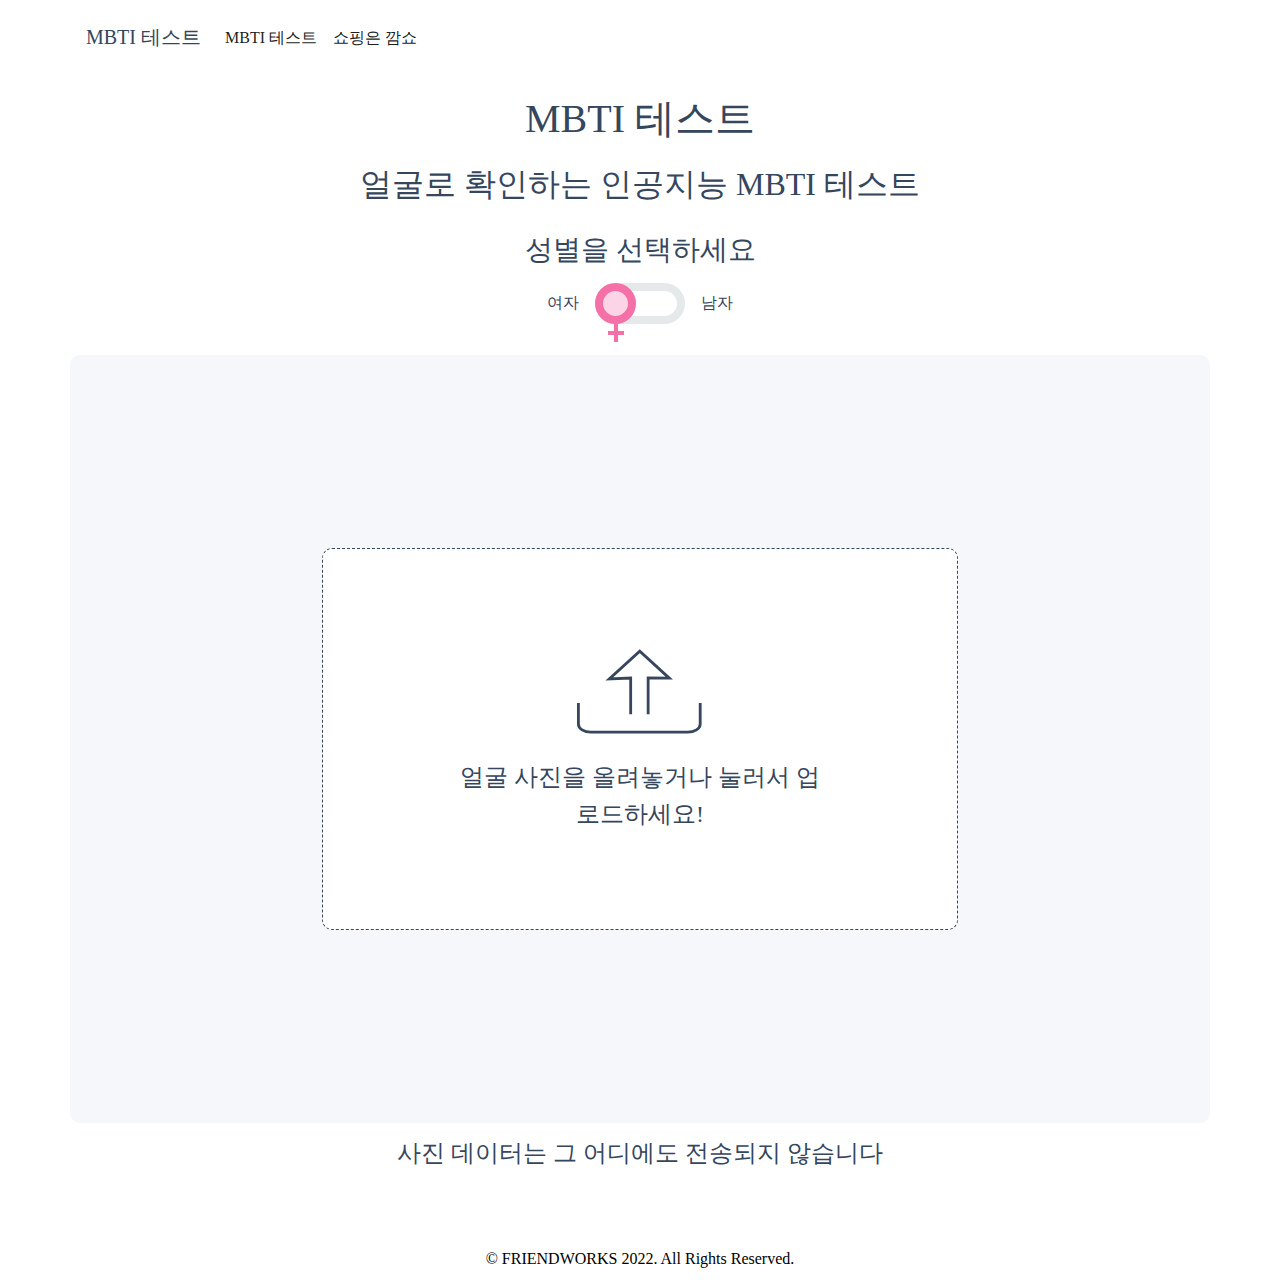
==== commit 92ed257e: "ad relive" ====
--- a/index.html
+++ b/index.html
@@ -5,6 +5,7 @@
         <meta name="viewport" content="width=device-width, initial-scale=1, shrink-to-fit=no" />
         <meta http-equiv="X-UA-Compatible" content="ie=edge" />
         <meta name="naver-site-verification" content="3c3d0d8138c15d70fa517e655091ccc6818fdd9f" />
+        <meta name="google-site-verification" content="U0fA87fWa7DeJwmO2t68xupuYGM9MVuYZf4gwX4JXEM" />
         <link href="https://fonts.googleapis.com/css?family=Jua&display=swap" rel="stylesheet" />
         <link
             rel="stylesheet"
@@ -271,8 +272,10 @@
             <p class="title-2">사진 데이터는 그 어디에도 전송되지 않습니다</p>
         </section>
 
+        <script async src="https://pagead2.googlesyndication.com/pagead/js/adsbygoogle.js?client=ca-pub-5004889261741869"
+     crossorigin="anonymous"></script>
         
-        <!-- <div align="center">
+ <div align="center">
             <script src="https://ads-partners.coupang.com/g.js"></script>
             <script>
                 new PartnersCoupang.G({
@@ -323,7 +326,7 @@
                 src="//t1.daumcdn.net/kas/static/ba.min.js"
                 async
             ></script>
-        </div> -->
+        </div> 
 
         <script type="text/javascript" src="//t1.daumcdn.net/kas/static/ba.min.js" async></script>
 
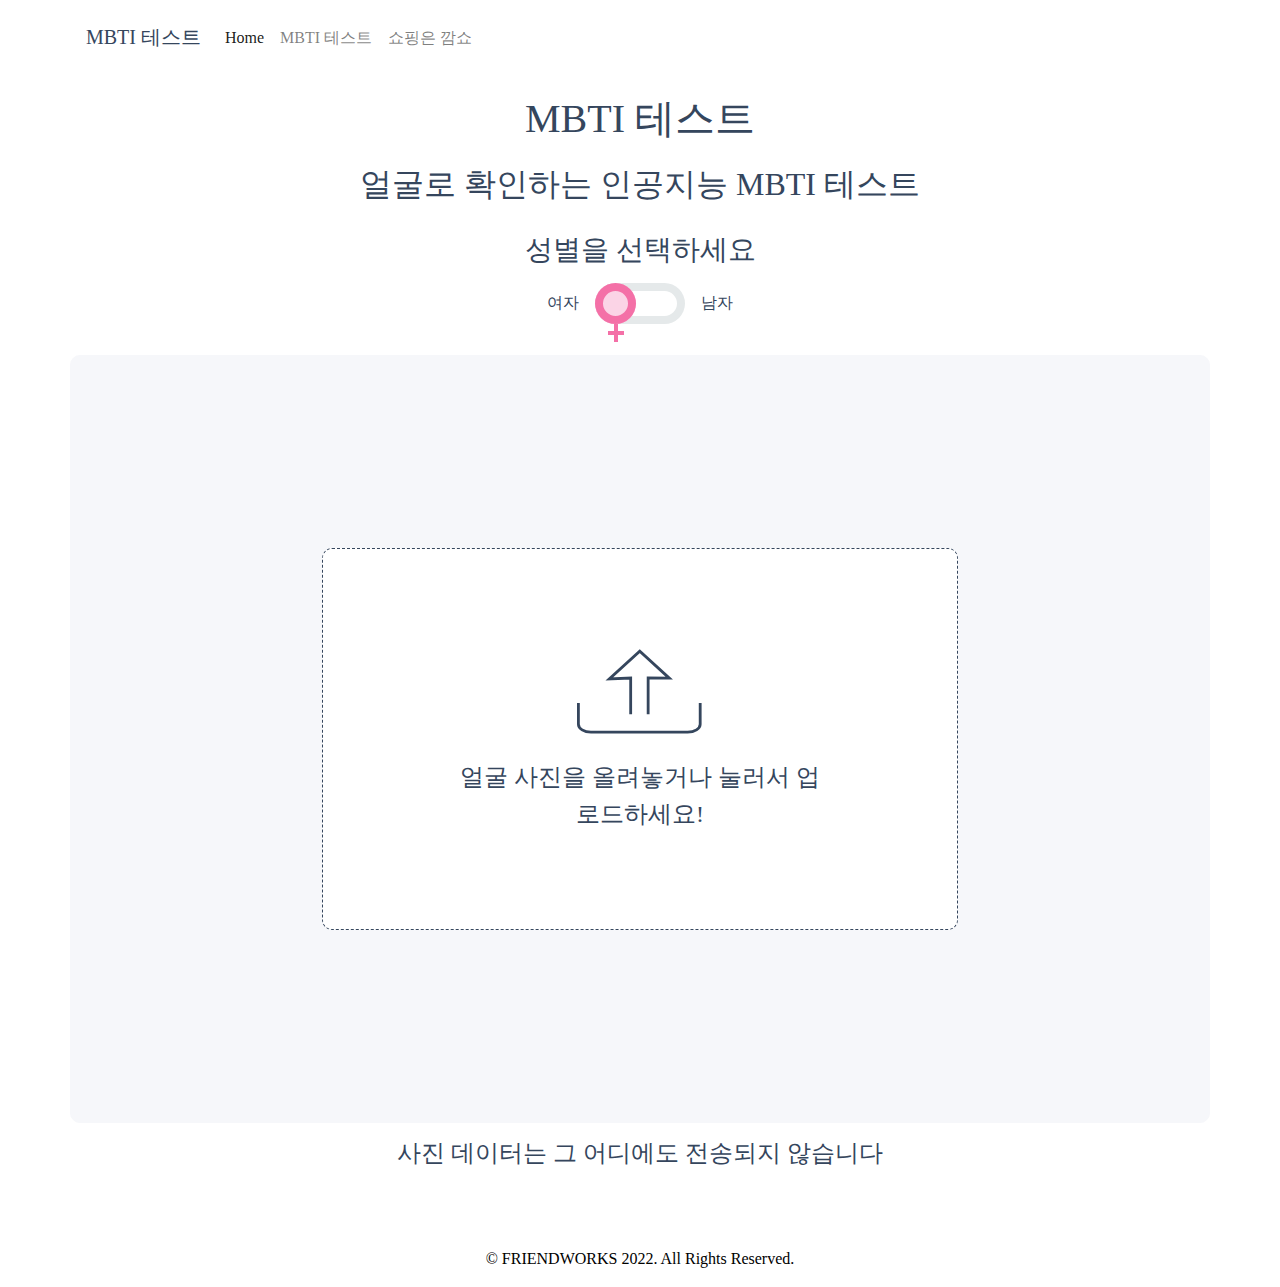
==== commit 9dca21d9: "nav bar" ====
--- a/index.html
+++ b/index.html
@@ -5,11 +5,14 @@
         <meta name="viewport" content="width=device-width, initial-scale=1, shrink-to-fit=no" />
         <meta http-equiv="X-UA-Compatible" content="ie=edge" />
         <meta name="naver-site-verification" content="3c3d0d8138c15d70fa517e655091ccc6818fdd9f" />
-        <meta name="google-site-verification" content="U0fA87fWa7DeJwmO2t68xupuYGM9MVuYZf4gwX4JXEM" />
+        <meta
+            name="google-site-verification"
+            content="U0fA87fWa7DeJwmO2t68xupuYGM9MVuYZf4gwX4JXEM"
+        />
         <link href="https://fonts.googleapis.com/css?family=Jua&display=swap" rel="stylesheet" />
         <link
             rel="stylesheet"
-            href="https://stackpath.bootstrapcdn.com/bootstrap/4.4.1/css/bootstrap.min.css"
+            href="https://cdn.jsdelivr.net/npm/bootstrap@4.4.1/dist/css/bootstrap.min.css"
             integrity="sha384-Vkoo8x4CGsO3+Hhxv8T/Q5PaXtkKtu6ug5TOeNV6gBiFeWPGFN9MuhOf23Q9Ifjh"
             crossorigin="anonymous"
         />
@@ -37,14 +40,14 @@
         />
         <meta
             name="keywords"
-            content="MBTI 테스트, MBTI테스트, MBTI, 생김새테스트, MBTI검사, 엠비티아이검사, MBTI성격테스트, MBIT유형, 오늘의운세, 띠별운세, 별자리운세, 오늘운세, MBTI궁합, 관상 MBIT,ㄴ MBTI 얼굴상 테스트, 심리테스트, 정확한심리테스트, mbti 얼굴상 테스트, 얼굴로 찾는 MBTI, 인공지능 MBTI 테스트, 박은빈MBTI, 강태오MBTI, 마동석MBTI, BTS MBTI, 얼굴상, 얼굴상 테스트, 나의 MBTI, MBTI 찾기, 얼굴로 보는 MBTI, 얼굴 MBTI, faceMBTI, MBTIface, face MBTI, MBTI face, ISTJ, ISTP, ESTP, ESTJ, ISFJ, ISFP, ESFP, ESFJ, INFJ, INFP, ENFP, ENFJ, INTJ, INTP, ENTP, ENTJ, 연예인MBTI, 연예인 MBTI, MBTI 연예인, ISTJ특징, ISTP특징, ESTP특징, ESTJ특징, ISFJ특징, ISFP특징, ESFP특징, ESFJ특징, INFJ특징, INFP특징, ENFP특징, ENFJ특징, INTJ특징, INTP특징, ENTP특징, ENTJ특징"
+            content="MBTI 테스트, MBTI테스트, MBTI, 생김새테스트, MBTI검사, 엠비티아이검사, MBTI성격테스트, MBIT유형, 오늘의운세, 띠별운세, 별자리운세, 오늘운세, MBTI궁합, 관상 MBIT, MBTI 얼굴상 테스트, 심리테스트, 정확한심리테스트, mbti 얼굴상 테스트, 얼굴로 찾는 MBTI, 인공지능 MBTI 테스트, 박은빈MBTI, 강태오MBTI, 마동석MBTI, BTS MBTI, 얼굴상, 얼굴상 테스트, 나의 MBTI, MBTI 찾기, 얼굴로 보는 MBTI, 얼굴 MBTI, faceMBTI, MBTIface, face MBTI, MBTI face, ISTJ, ISTP, ESTP, ESTJ, ISFJ, ISFP, ESFP, ESFJ, INFJ, INFP, ENFP, ENFJ, INTJ, INTP, ENTP, ENTJ, 연예인MBTI, 연예인 MBTI, MBTI 연예인, ISTJ특징, ISTP특징, ESTP특징, ESTJ특징, ISFJ특징, ISFP특징, ESFP특징, ESFJ특징, INFJ특징, INFP특징, ENFP특징, ENFJ특징, INTJ특징, INTP특징, ENTP특징, ENTJ특징"
         />
         <meta name="author" content="charles" />
         <link rel="stylesheet" href="style.css" />
         <link rel="canonical" href="https://mbtionface.netlify.app" />
         <meta property="og:url" content="https://mbtionface.netlify.appe" />
         <meta property="og:type" content="website" />
-        <meta property="og:title" content="MBTI 테스트" />
+        <meta property="og:title" content="MBTI 테스트 : 얼굴로 확인하는 인공지능 MBTI 테스트" />
         <meta
             property="og:description"
             content="얼굴로 확인하는 MBTI 테스트! 1,000명의 연예인 사진 데이터로 학습한 인공지능이 얼굴특징으로 여러분의 MBTI성향을 분석해드립니다. "
@@ -54,14 +57,17 @@
         <link rel="shortcut icon" href="/favicon.ico" type="image/x-icon" />
         <link rel="icon" href="/favicon.ico" type="image/x-icon" />
 
+        <script
+            async
+            src="https://pagead2.googlesyndication.com/pagead/js/adsbygoogle.js?client=ca-pub-5004889261741869"
+            crossorigin="anonymous"
+        ></script>
+
         <!-- Go to www.addthis.com/dashboard to customize your tools -->
         <script
             type="text/javascript"
             src="//s7.addthis.com/js/300/addthis_widget.js#pubid=ra-6253e51a4750b6fa"
         ></script>
-        
-        <script async src="https://pagead2.googlesyndication.com/pagead/js/adsbygoogle.js?client=ca-pub-5004889261741869"
-     crossorigin="anonymous"></script>
     </head>
 
     <style>
@@ -108,30 +114,25 @@
                 class="navbar-toggler"
                 type="button"
                 data-toggle="collapse"
-                data-target="#navbarNav"
-                aria-controls="navbarNav"
+                data-target="#navbarNavAltMarkup"
+                aria-controls="navbarNavAltMarkup"
                 aria-expanded="false"
                 aria-label="Toggle navigation"
             >
                 <span class="navbar-toggler-icon"></span>
             </button>
-            <div class="collapse navbar-collapse" id="navbarNav">
-                <ul class="navbar-nav">
-                    <li class="nav-item active">
-                        <a class="nav-link" href="#"
-                            >MBTI 테스트
-                            <span class="sr-only">(current)</span>
-                        </a>
-                    </li>
-                    <li class="nav-item active">
-                        <a
-                            class="nav-link"
-                            id="yotube-top-link"
-                            href="https://smartstore.naver.com/kkamshow"
-                            >쇼핑은 깜쇼</a
-                        >
-                    </li>
-                </ul>
+            <div class="collapse navbar-collapse" id="navbarNavAltMarkup">
+                <div class="navbar-nav">
+                    <a class="nav-item nav-link active" href="https://mbtionface.netlify.app/"
+                        >Home <span class="sr-only">(current)</span></a
+                    >
+                    <a class="nav-item nav-link" href="https://mbtionface.netlify.app/"
+                        >MBTI 테스트</a
+                    >
+                    <a class="nav-item nav-link" href="https://smartstore.naver.com/kkamshow"
+                        >쇼핑은 깜쇼</a
+                    >
+                </div>
             </div>
         </nav>
 
@@ -149,6 +150,22 @@
                 <option value="th" lang="th">ไทย</option>
             </select>
         </section> -->
+
+        <script
+            src="https://code.jquery.com/jquery-3.4.1.slim.min.js"
+            integrity="sha384-J6qa4849blE2+poT4WnyKhv5vZF5SrPo0iEjwBvKU7imGFAV0wwj1yYfoRSJoZ+n"
+            crossorigin="anonymous"
+        ></script>
+        <script
+            src="https://cdn.jsdelivr.net/npm/popper.js@1.16.0/dist/umd/popper.min.js"
+            integrity="sha384-Q6E9RHvbIyZFJoft+2mJbHaEWldlvI9IOYy5n3zV9zzTtmI3UksdQRVvoxMfooAo"
+            crossorigin="anonymous"
+        ></script>
+        <script
+            src="https://cdn.jsdelivr.net/npm/bootstrap@4.4.1/dist/js/bootstrap.min.js"
+            integrity="sha384-wfSDF2E50Y2D1uUdj0O3uMBJnjuUD4Ih7YwaYd1iqfktj0Uod8GCExl3Og8ifwB6"
+            crossorigin="anonymous"
+        ></script>
 
         <script>
             var ua = navigator.userAgent.toLowerCase();
@@ -272,10 +289,13 @@
             <p class="title-2">사진 데이터는 그 어디에도 전송되지 않습니다</p>
         </section>
 
-        <script async src="https://pagead2.googlesyndication.com/pagead/js/adsbygoogle.js?client=ca-pub-5004889261741869"
-     crossorigin="anonymous"></script>
-        
- <div align="center">
+        <script
+            async
+            src="https://pagead2.googlesyndication.com/pagead/js/adsbygoogle.js?client=ca-pub-5004889261741869"
+            crossorigin="anonymous"
+        ></script>
+
+        <div align="center">
             <script src="https://ads-partners.coupang.com/g.js"></script>
             <script>
                 new PartnersCoupang.G({
@@ -326,7 +346,7 @@
                 src="//t1.daumcdn.net/kas/static/ba.min.js"
                 async
             ></script>
-        </div> 
+        </div>
 
         <script type="text/javascript" src="//t1.daumcdn.net/kas/static/ba.min.js" async></script>
 
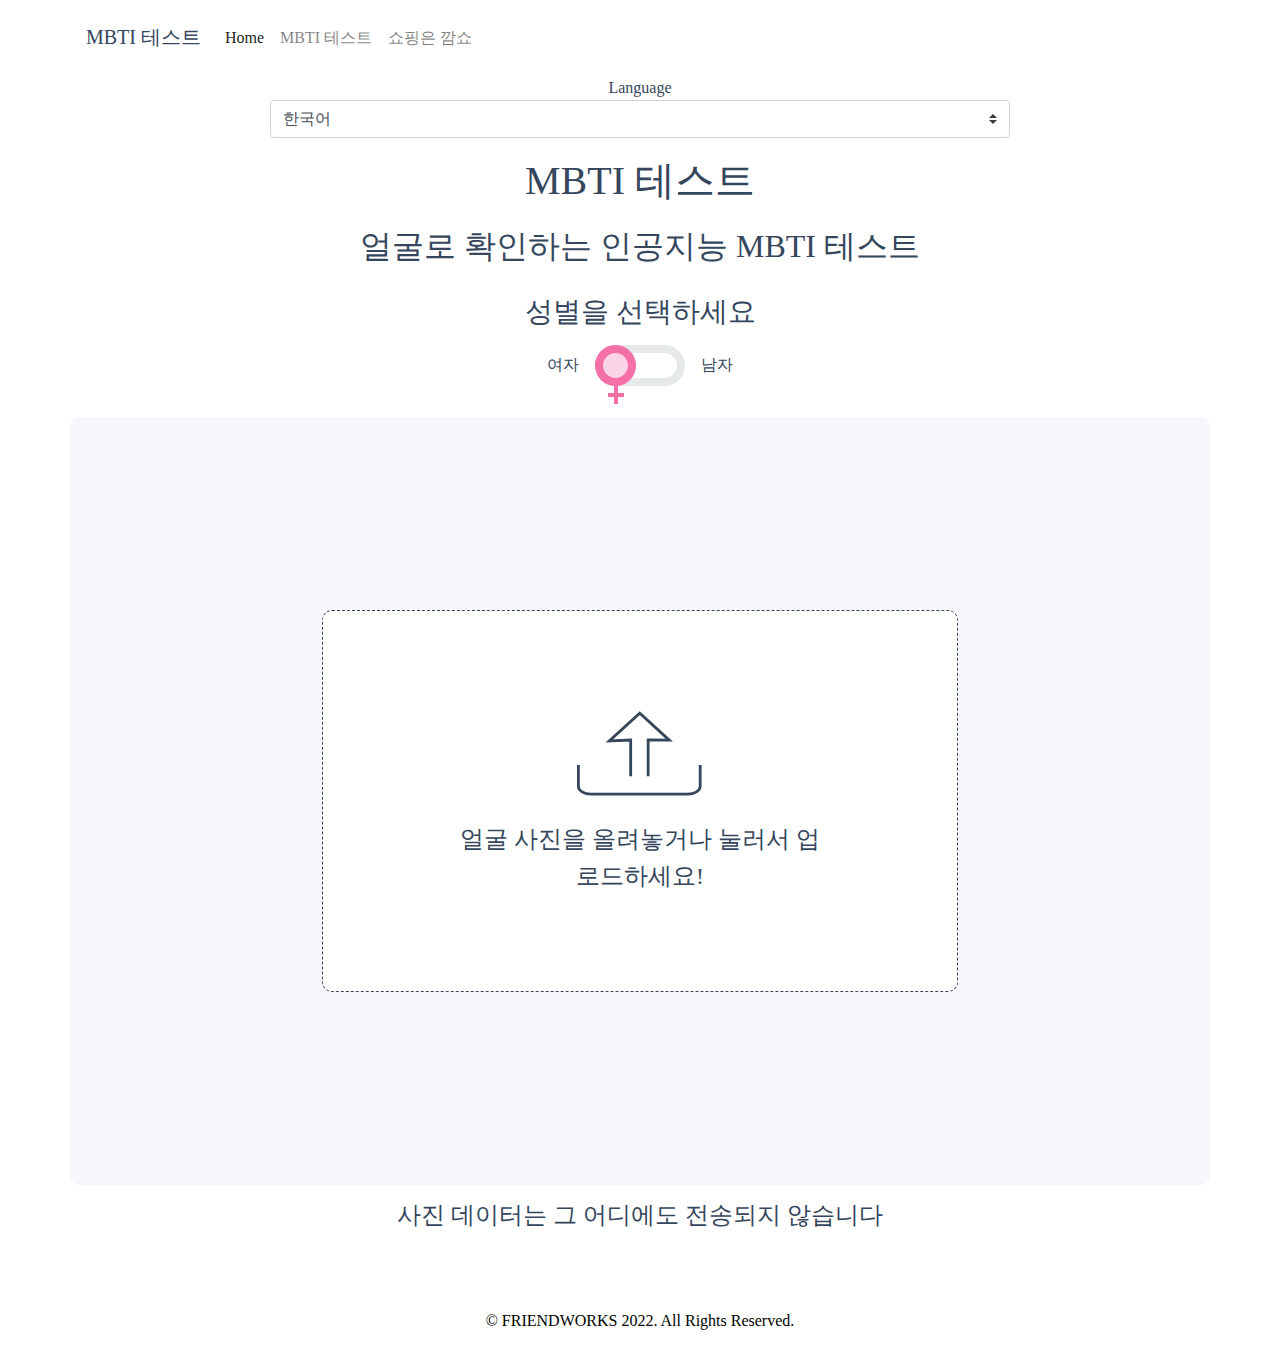
==== commit 9f07cca8: "meta info change" ====
--- a/index.html
+++ b/index.html
@@ -21,8 +21,8 @@
         <link rel="alternate" hreflang="ko" href="https://mbtionface.netlify.app/ko/index.html" />
         <link rel="alternate" hreflang="en" href="https://mbtionface.netlify.app/en/index.html" />
         <link rel="alternate" hreflang="es" href="https://mbtionface.netlify.app/es/index.html" />
-        <link rel="alternate" hreflang="ja" href="https://mbtionface.netlify.app/ja/index.html" />
-        <link rel="alternate" hreflang="zh" href="https://mbtionface.netlify.app/zh/index.html" />
+        <!-- <link rel="alternate" hreflang="ja" href="https://mbtionface.netlify.app/ja/index.html" />
+        <link rel="alternate" hreflang="zh" href="https://mbtionface.netlify.app/zh/index.html" /> -->
         <link rel="alternate" hreflang="vi" href="https://mbtionface.netlify.app/vi/index.html" />
         <link rel="alternate" hreflang="id" href="https://mbtionface.netlify.app/id/index.html" />
         <link rel="alternate" hreflang="it" href="https://mbtionface.netlify.app/it/index.html" />
@@ -45,7 +45,7 @@
         <meta name="author" content="charles" />
         <link rel="stylesheet" href="style.css" />
         <link rel="canonical" href="https://mbtionface.netlify.app" />
-        <meta property="og:url" content="https://mbtionface.netlify.appe" />
+        <meta property="og:url" content="https://mbtionface.netlify.app" />
         <meta property="og:type" content="website" />
         <meta property="og:title" content="MBTI 테스트 : 얼굴로 확인하는 인공지능 MBTI 테스트" />
         <meta
@@ -136,20 +136,20 @@
             </div>
         </nav>
 
-        <!-- <section class="container d-flex flex-column justify-content-center align-items-center">
+        <section class="container d-flex flex-column justify-content-center align-items-center">
             <span class="select-language">Language</span>
             <select onchange="changeLanguage(this)" class="custom-select col-8">
                 <option value="ko" lang="ko">한국어</option>
                 <option value="en" lang="en">English</option>
                 <option value="es" lang="es">español</option>
-                <option value="ja" lang="ja">日本語</option>
-                <option value="zh" lang="zh">中文</option>
+                <!-- <option value="ja" lang="ja">日本語</option>
+                <option value="zh" lang="zh">中文</option> -->
                 <option value="vi" lang="vi">tiếng Việt</option>
                 <option value="id" lang="id">Bahasa Indonesia</option>
                 <option value="it" lang="it">Italiano</option>
                 <option value="th" lang="th">ไทย</option>
             </select>
-        </section> -->
+        </section>
 
         <script
             src="https://code.jquery.com/jquery-3.4.1.slim.min.js"
@@ -295,6 +295,9 @@
             crossorigin="anonymous"
         ></script>
 
+        
+        <!--광고  -->
+
         <div align="center">
             <script src="https://ads-partners.coupang.com/g.js"></script>
             <script>
